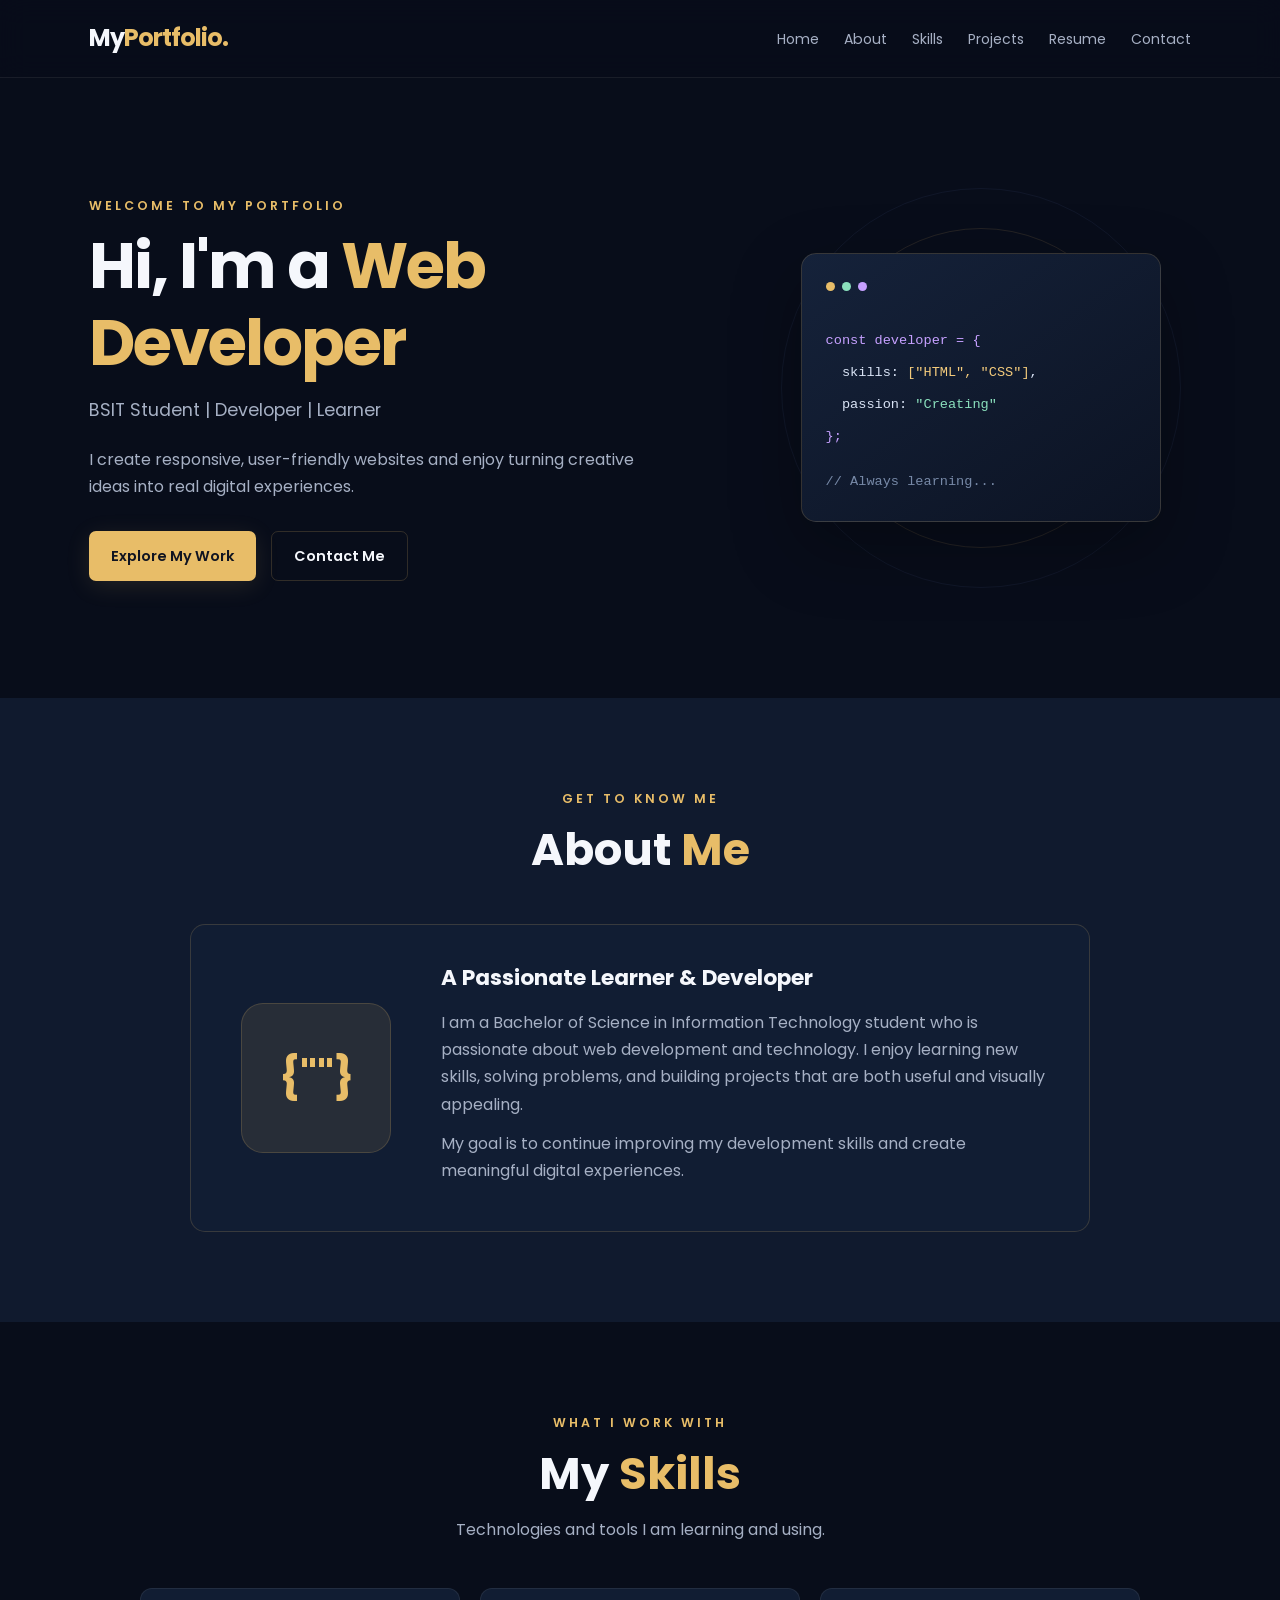
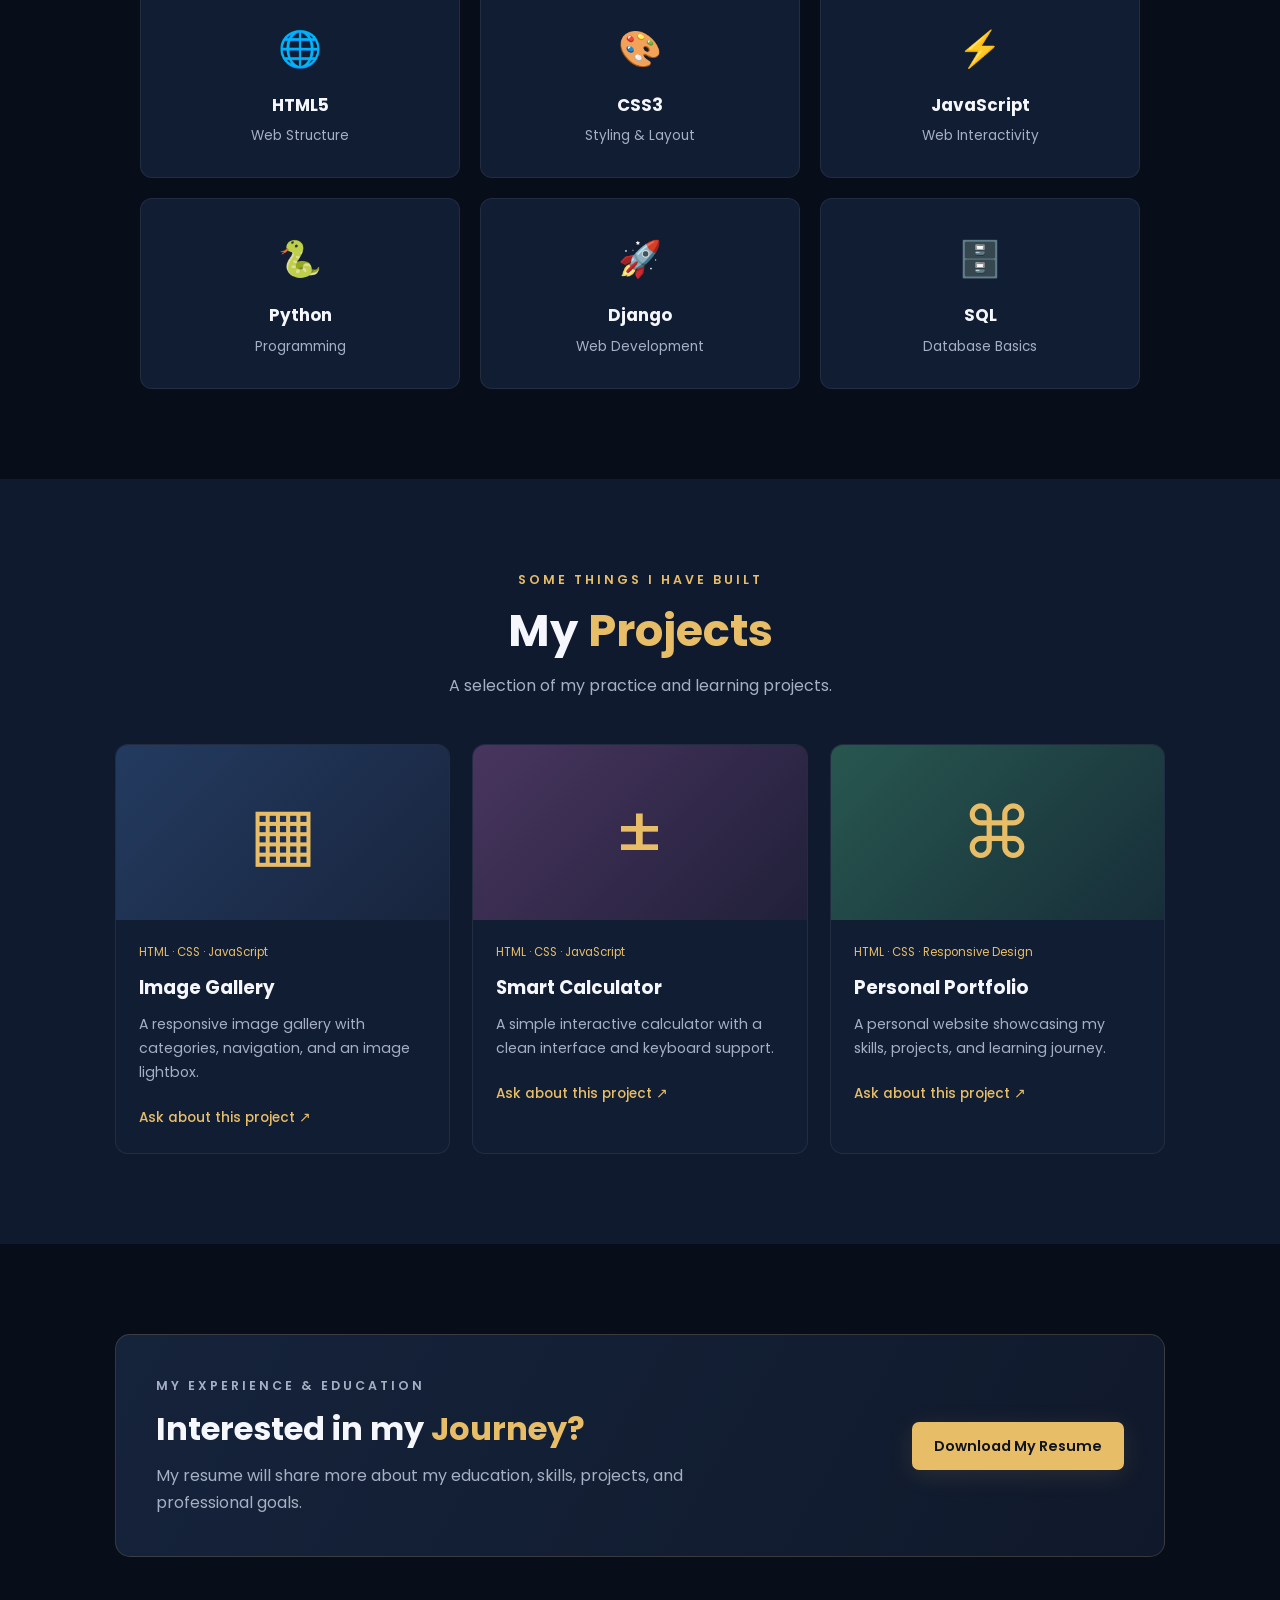
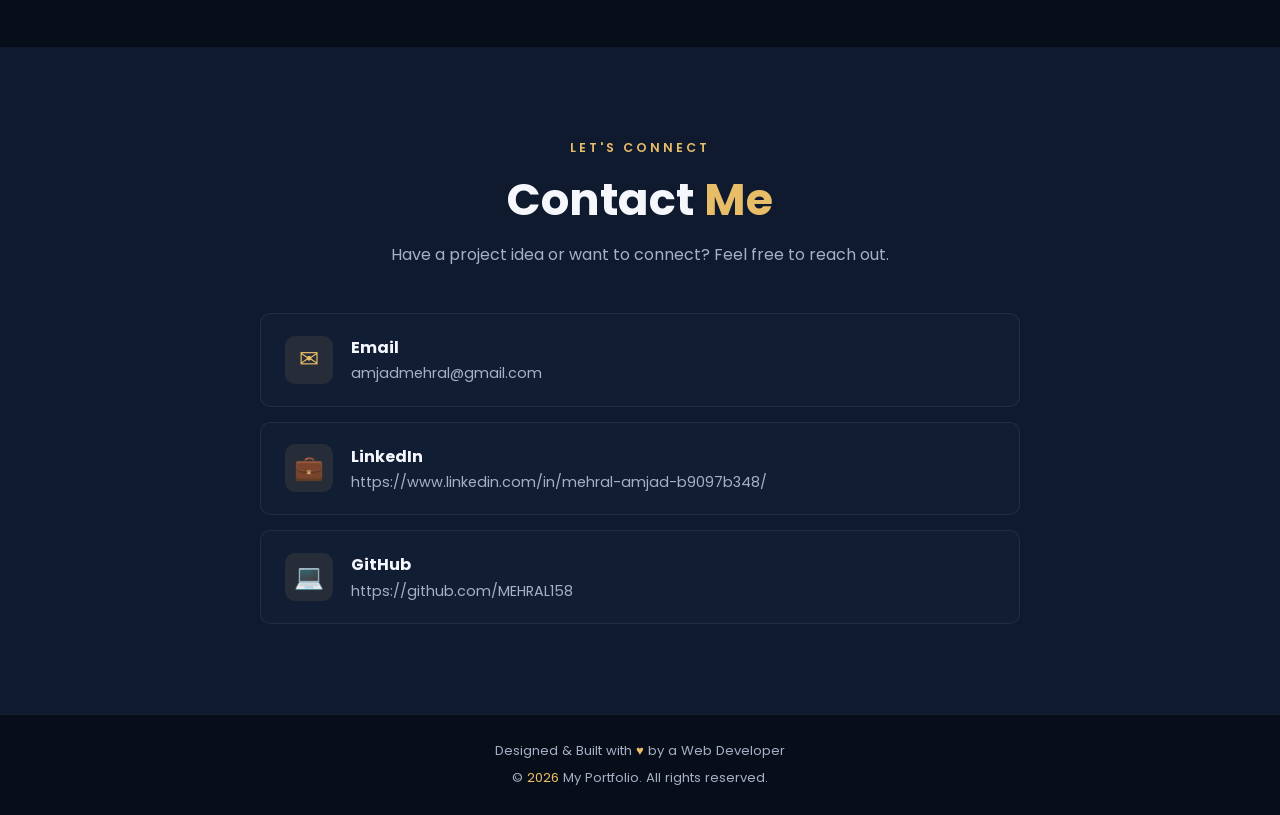
==== index.html @ b1f033a2 "Add files via upload Upload Portfolio website - CodeAlpha Task 3" ====
<!DOCTYPE html>
<html lang="en">
<head>
    <meta charset="UTF-8">
    <meta name="viewport" content="width=device-width, initial-scale=1.0">
    <title>My Portfolio | Web Developer</title>
    <link rel="stylesheet" href="style.css">
    <link rel="preconnect" href="https://fonts.googleapis.com">
    <link href="https://fonts.googleapis.com/css2?family=Poppins:wght@300;400;500;600;700&display=swap" rel="stylesheet">
</head>
<body>

    <header>
        <nav class="navbar">
            <a href="#home" class="logo">My<span>Portfolio.</span></a>

            <ul class="nav-links" id="navLinks">
                <li><a href="#home">Home</a></li>
                <li><a href="#about">About</a></li>
                <li><a href="#skills">Skills</a></li>
                <li><a href="#projects">Projects</a></li>
                <li><a href="#resume">Resume</a></li>
                <li><a href="#contact">Contact</a></li>
            </ul>

            <button class="menu-toggle" id="menuToggle" aria-label="Toggle navigation" aria-expanded="false">☰</button>
        </nav>
    </header>

    <main>
        <section class="hero" id="home">
            <div class="hero-content">
                <p class="eyebrow">WELCOME TO MY PORTFOLIO</p>
                <h1>Hi, I'm a <span>Web Developer</span></h1>
                <h2>BSIT Student | Developer | Learner</h2>
                <p class="hero-description">
                    I create responsive, user-friendly websites and enjoy
                    turning creative ideas into real digital experiences.
                </p>
                <div class="hero-buttons">
                    <a href="#projects" class="btn primary-btn">Explore My Work</a>
                    <a href="#contact" class="btn secondary-btn">Contact Me</a>
                </div>
            </div>

            <div class="hero-art" aria-hidden="true">
                <div class="orbit orbit-one"></div>
                <div class="orbit orbit-two"></div>
                <div class="code-card">
                    <span class="code-dot"></span>
                    <span class="code-dot"></span>
                    <span class="code-dot"></span>
                    <p class="code-purple">const developer = {</p>
                    <p>&nbsp;&nbsp;skills: <span class="code-gold">["HTML", "CSS"]</span>,</p>
                    <p>&nbsp;&nbsp;passion: <span class="code-green">"Creating"</span></p>
                    <p class="code-purple">};</p>
                    <p class="code-comment">// Always learning...</p>
                </div>
            </div>
        </section>

        <section class="section about-section" id="about">
            <div class="section-heading">
                <p class="eyebrow">GET TO KNOW ME</p>
                <h2>About <span>Me</span></h2>
            </div>
            <div class="about-content">
                <div class="about-icon">{"</>"}</div>
                <div>
                    <h3>A Passionate Learner & Developer</h3>
                    <p>
                        I am a Bachelor of Science in Information Technology
                        student who is passionate about web development and
                        technology. I enjoy learning new skills, solving
                        problems, and building projects that are both useful
                        and visually appealing.
                    </p>
                    <p>
                        My goal is to continue improving my development skills
                        and create meaningful digital experiences.
                    </p>
                </div>
            </div>
        </section>

        <section class="section skills-section" id="skills">
            <div class="section-heading">
                <p class="eyebrow">WHAT I WORK WITH</p>
                <h2>My <span>Skills</span></h2>
                <p>Technologies and tools I am learning and using.</p>
            </div>

            <div class="skills-grid">
                <div class="skill-card"><span>🌐</span><h3>HTML5</h3><p>Web Structure</p></div>
                <div class="skill-card"><span>🎨</span><h3>CSS3</h3><p>Styling & Layout</p></div>
                <div class="skill-card"><span>⚡</span><h3>JavaScript</h3><p>Web Interactivity</p></div>
                <div class="skill-card"><span>🐍</span><h3>Python</h3><p>Programming</p></div>
                <div class="skill-card"><span>🚀</span><h3>Django</h3><p>Web Development</p></div>
                <div class="skill-card"><span>🗄️</span><h3>SQL</h3><p>Database Basics</p></div>
            </div>
        </section>

        <section class="section projects-section" id="projects">
            <div class="section-heading">
                <p class="eyebrow">SOME THINGS I HAVE BUILT</p>
                <h2>My <span>Projects</span></h2>
                <p>A selection of my practice and learning projects.</p>
            </div>

            <div class="projects-grid">
                <article class="project-card">
                    <div class="project-visual gallery-visual">▦</div>
                    <div class="project-info">
                        <p class="project-type">HTML · CSS · JavaScript</p>
                        <h3>Image Gallery</h3>
                        <p>A responsive image gallery with categories, navigation, and an image lightbox.</p>
                        <a href="#contact" class="project-link">Ask about this project ↗</a>
                    </div>
                </article>

                <article class="project-card">
                    <div class="project-visual calculator-visual">±</div>
                    <div class="project-info">
                        <p class="project-type">HTML · CSS · JavaScript</p>
                        <h3>Smart Calculator</h3>
                        <p>A simple interactive calculator with a clean interface and keyboard support.</p>
                        <a href="#contact" class="project-link">Ask about this project ↗</a>
                    </div>
                </article>

                <article class="project-card">
                    <div class="project-visual web-visual">⌘</div>
                    <div class="project-info">
                        <p class="project-type">HTML · CSS · Responsive Design</p>
                        <h3>Personal Portfolio</h3>
                        <p>A personal website showcasing my skills, projects, and learning journey.</p>
                        <a href="#contact" class="project-link">Ask about this project ↗</a>
                    </div>
                </article>
            </div>
        </section>

        <section class="section resume-section" id="resume">
            <div class="resume-box">
                <div>
                    <p class="eyebrow">MY EXPERIENCE & EDUCATION</p>
                    <h2>Interested in my <span>Journey?</span></h2>
                    <p>
                        My resume will share more about my education, skills,
                        projects, and professional goals.
                    </p>
                
</div>
<a href="files/resume.pdf" class="btn primary-btn" download>
    Download My Resume
</a>
</div>

        </section>

        <section class="section contact-section" id="contact">
            <div class="section-heading">
                <p class="eyebrow">LET'S CONNECT</p>
                <h2>Contact <span>Me</span></h2>
                <p>Have a project idea or want to connect? Feel free to reach out.</p>
            </div>

            <div class="contact-card">
                <div class="contact-item">
                    <span>✉</span>
                    <div><h3>Email</h3><p>amjadmehral@gmail.com</p></div>
                </div>
                <div class="contact-item">
                    <span>💼</span>
                    <div><h3>LinkedIn</h3><p>https://www.linkedin.com/in/mehral-amjad-b9097b348/</p></div>
                </div>
                <div class="contact-item">
                    <span>💻</span>
                    <div><h3>GitHub</h3><p>https://github.com/MEHRAL158</p></div>
                </div>
            </div>
        </section>
    </main>

    <footer>
        <p>Designed & Built with <span>♥</span> by a Web Developer</p>
        <p>© <span id="year"></span> My Portfolio. All rights reserved.</p>
    </footer>

    <button id="backToTop" class="back-to-top" aria-label="Back to top">↑</button>

    <script src="script.js"></script>
</body>
</html>
---- style.css ----
/* ===== BASIC SETTINGS ===== */
:root {
    --bg: #080d1a;
    --bg-light: #101a2e;
    --card: #111d33;
    --gold: #e8bd68;
    --white: #f5f7fc;
    --muted: #a6b0c4;
    --border: rgba(232, 189, 104, 0.18);
}

* {
    margin: 0;
    padding: 0;
    box-sizing: border-box;
}

html {
    scroll-behavior: smooth;
    scroll-padding-top: 85px;
}

body {
    font-family: 'Poppins', sans-serif;
    background: var(--bg);
    color: var(--white);
    line-height: 1.7;
    overflow-x: hidden;
}

a {
    color: inherit;
    text-decoration: none;
}

button {
    font: inherit;
}

span {
    color: var(--gold);
}

section {
    scroll-margin-top: 75px;
}

/* ===== NAVIGATION ===== */
header {
    position: sticky;
    top: 0;
    z-index: 1000;
    background: rgba(8, 13, 26, 0.92);
    backdrop-filter: blur(14px);
    border-bottom: 1px solid rgba(255, 255, 255, 0.07);
}

.navbar {
    max-width: 1150px;
    margin: auto;
    padding: 18px 24px;
    display: flex;
    align-items: center;
    justify-content: space-between;
}

.logo {
    font-size: 1.5rem;
    font-weight: 700;
    letter-spacing: -1px;
}

.nav-links {
    display: flex;
    align-items: center;
    gap: 25px;
    list-style: none;
}

.nav-links a {
    font-size: 0.88rem;
    color: var(--muted);
    transition: color 0.3s ease;
}

.nav-links a:hover {
    color: var(--gold);
}

.menu-toggle {
    display: none;
    background: transparent;
    border: 1px solid var(--border);
    border-radius: 8px;
    padding: 5px 11px;
    color: var(--gold);
    cursor: pointer;
    font-size: 1.4rem;
}

/* ===== HERO SECTION ===== */
.hero {
    max-width: 1150px;
    min-height: 620px;
    margin: auto;
    padding: 100px 24px;
    display: grid;
    grid-template-columns: 1.2fr 0.8fr;
    align-items: center;
    gap: 50px;
}

.eyebrow {
    color: var(--gold);
    font-size: 0.78rem;
    font-weight: 600;
    letter-spacing: 3px;
    margin-bottom: 12px;
}

.hero h1 {
    font-size: clamp(2.5rem, 5vw, 4.2rem);
    line-height: 1.2;
    margin-bottom: 15px;
    letter-spacing: -2px;
}

.hero h2 {
    font-size: 1.1rem;
    font-weight: 400;
    color: var(--muted);
    margin-bottom: 20px;
}

.hero-description {
    max-width: 550px;
    color: var(--muted);
    margin-bottom: 30px;
}

.hero-buttons {
    display: flex;
    gap: 15px;
    flex-wrap: wrap;
}

.btn {
    display: inline-flex;
    justify-content: center;
    align-items: center;
    padding: 12px 22px;
    border-radius: 7px;
    font-size: 0.9rem;
    font-weight: 600;
    transition: transform 0.3s, background 0.3s, box-shadow 0.3s;
}

.btn:hover {
    transform: translateY(-4px);
}

.primary-btn {
    background: var(--gold);
    color: #101421;
    box-shadow: 0 5px 25px rgba(232, 189, 104, 0.12);
}

.primary-btn:hover {
    background: #f4d49a;
    box-shadow: 0 8px 30px rgba(232, 189, 104, 0.25);
}

.secondary-btn {
    border: 1px solid var(--border);
    color: var(--white);
}

.secondary-btn:hover {
    border-color: var(--gold);
    color: var(--gold);
}

/* ===== HERO CODE ILLUSTRATION ===== */
.hero-art {
    min-height: 310px;
    position: relative;
    display: grid;
    place-items: center;
}

.code-card {
    position: relative;
    z-index: 2;
    width: min(100%, 360px);
    padding: 28px 24px;
    border: 1px solid var(--border);
    border-radius: 15px;
    background: linear-gradient(145deg, #15223a, #0c1323);
    box-shadow: 0 25px 70px rgba(0, 0, 0, 0.3);
    animation: float 5s ease-in-out infinite;
}

.code-card p {
    font-family: Consolas, monospace;
    font-size: 0.85rem;
    margin-top: 9px;
    color: #d9e3f5;
}

.code-card .code-purple {
    color: #c6a0ff;
}

.code-card .code-gold {
    color: #f4cb7c;
}

.code-card .code-green {
    color: #8be0bd;
}

.code-card .code-comment {
    color: #7789a7;
    margin-top: 22px;
}

.code-dot {
    display: inline-block;
    height: 9px;
    width: 9px;
    margin: 0 3px 20px 0;
    border-radius: 50%;
    background: #e8bd68;
}

.code-dot:nth-child(2) {
    background: #8be0bd;
}

.code-dot:nth-child(3) {
    background: #c6a0ff;
}

.orbit {
    position: absolute;
    width: 320px;
    height: 320px;
    border: 1px solid rgba(232, 189, 104, 0.12);
    border-radius: 50%;
}

.orbit-two {
    width: 400px;
    height: 400px;
    border-color: rgba(115, 145, 210, 0.08);
}

@keyframes float {
    0%, 100% {
        transform: translateY(0);
    }
    50% {
        transform: translateY(-12px);
    }
}

/* ===== GENERAL SECTIONS ===== */
.section {
    padding: 90px 24px;
}

.section-heading {
    text-align: center;
    max-width: 680px;
    margin: 0 auto 45px;
}

.section-heading h2,
.resume-box h2 {
    font-size: clamp(2rem, 4vw, 2.8rem);
    line-height: 1.3;
    margin-bottom: 12px;
}

.section-heading > p:last-child,
.resume-box p {
    color: var(--muted);
}

.about-section,
.projects-section,
.contact-section {
    background: var(--bg-light);
}

/* ===== ABOUT ===== */
.about-content {
    max-width: 900px;
    margin: auto;
    display: grid;
    grid-template-columns: 180px 1fr;
    align-items: center;
    gap: 35px;
    padding: 35px;
    background: var(--card);
    border: 1px solid var(--border);
    border-radius: 15px;
}

.about-icon {
    display: grid;
    place-items: center;
    width: 150px;
    height: 150px;
    margin: auto;
    border-radius: 22px;
    background: rgba(232, 189, 104, 0.1);
    border: 1px solid var(--border);
    font-size: 2.6rem;
    font-weight: 700;
    color: var(--gold);
}

.about-content h3 {
    font-size: 1.35rem;
    margin-bottom: 12px;
}

.about-content p {
    color: var(--muted);
    margin-bottom: 12px;
}

/* ===== SKILLS ===== */
.skills-grid {
    max-width: 1000px;
    margin: auto;
    display: grid;
    grid-template-columns: repeat(3, 1fr);
    gap: 20px;
}

.skill-card {
    text-align: center;
    padding: 30px 15px;
    background: var(--card);
    border: 1px solid rgba(255, 255, 255, 0.07);
    border-radius: 12px;
    transition: transform 0.3s, border-color 0.3s,
                background 0.3s, box-shadow 0.3s;
}

.skill-card > span {
    display: block;
    font-size: 2.2rem;
    margin-bottom: 12px;
}

.skill-card h3 {
    font-size: 1.05rem;
    margin-bottom: 5px;
}

.skill-card p {
    font-size: 0.85rem;
    color: var(--muted);
}

.skill-card:hover {
    transform: translateY(-7px);
    border-color: var(--gold);
    background: #16233a;
    box-shadow: 0 12px 30px rgba(0, 0, 0, 0.18);
}

/* ===== PROJECTS ===== */
.projects-grid {
    max-width: 1050px;
    margin: auto;
    display: grid;
    grid-template-columns: repeat(3, 1fr);
    gap: 22px;
}

.project-card {
    overflow: hidden;
    background: var(--card);
    border: 1px solid rgba(255, 255, 255, 0.07);
    border-radius: 13px;
    transition: transform 0.3s, border-color 0.3s;
}

.project-card:hover {
    transform: translateY(-8px);
    border-color: var(--gold);
}

.project-visual {
    height: 175px;
    display: grid;
    place-items: center;
    font-size: 4.5rem;
    color: var(--gold);
}

.gallery-visual {
    background: linear-gradient(135deg, #233b60, #18243d);
}

.calculator-visual {
    background: linear-gradient(135deg, #49355f, #202039);
}

.web-visual {
    background: linear-gradient(135deg, #28574f, #172e39);
}

.project-info {
    padding: 23px;
}

.project-type {
    color: var(--gold);
    font-size: 0.72rem;
    margin-bottom: 9px;
}

.project-info h3 {
    font-size: 1.15rem;
    margin-bottom: 10px;
}

.project-info > p:not(.project-type) {
    color: var(--muted);
    font-size: 0.88rem;
    margin-bottom: 18px;
}

.project-link {
    font-size: 0.85rem;
    font-weight: 500;
    color: var(--gold);
}

.project-link:hover {
    text-decoration: underline;
}

/* ===== RESUME ===== */
.resume-box {
    max-width: 1050px;
    margin: auto;
    padding: 40px;
    display: flex;
    align-items: center;
    justify-content: space-between;
    gap: 30px;
    background: linear-gradient(120deg, #15233b, #10192b);
    border: 1px solid var(--border);
    border-radius: 15px;
}

.resume-box > div {
    max-width: 600px;
}

.resume-box h2 {
    font-size: 2rem;
}

.resume-box p:not(.eyebrow) {
    margin-top: 10px;
}

/* ===== CONTACT ===== */
.contact-card {
    max-width: 760px;
    margin: auto;
    display: grid;
    gap: 15px;
}

.contact-item {
    display: flex;
    align-items: center;
    gap: 18px;
    padding: 20px 24px;
    background: var(--card);
    border: 1px solid rgba(255, 255, 255, 0.07);
    border-radius: 10px;
    transition: border-color 0.3s, transform 0.3s;
}

.contact-item:hover {
    border-color: var(--gold);
    transform: translateX(5px);
}

.contact-item > span {
    display: grid;
    place-items: center;
    min-width: 48px;
    height: 48px;
    border-radius: 10px;
    background: rgba(232, 189, 104, 0.1);
    font-size: 1.5rem;
}

.contact-item h3 {
    font-size: 1rem;
}

.contact-item p {
    color: var(--muted);
    font-size: 0.9rem;
    overflow-wrap: anywhere;
}

/* ===== FOOTER ===== */
footer {
    padding: 25px 20px;
    text-align: center;
    color: var(--muted);
    font-size: 0.82rem;
    border-top: 1px solid rgba(255, 255, 255, 0.07);
}

footer p + p {
    margin-top: 5px;
}

/* ===== BACK TO TOP ===== */
.back-to-top {
    position: fixed;
    bottom: 25px;
    right: 25px;
    width: 45px;
    height: 45px;
    border: 1px solid var(--border);
    border-radius: 10px;
    background: var(--gold);
    color: #101421;
    font-size: 1.5rem;
    cursor: pointer;
    opacity: 0;
    visibility: hidden;
    transform: translateY(10px);
    transition: 0.3s;
    z-index: 900;
}

.back-to-top.visible {
    opacity: 1;
    visibility: visible;
    transform: translateY(0);
}

.back-to-top:hover {
    background: #f4d49a;
}

/* ===== RESPONSIVE DESIGN ===== */
@media (max-width: 900px) {
    .nav-links {
        gap: 14px;
    }

    .nav-links a {
        font-size: 0.8rem;
    }

    .hero {
        gap: 20px;
    }

    .projects-grid {
        grid-template-columns: repeat(2, 1fr);
    }

    .projects-grid .project-card:last-child {
        grid-column: 1 / -1;
    }
}

@media (max-width: 700px) {
    .navbar {
        padding: 15px 20px;
    }

    .menu-toggle {
        display: block;
    }

    .nav-links {
        position: absolute;
        top: 100%;
        left: 0;
        right: 0;
        display: none;
        flex-direction: column;
        align-items: stretch;
        gap: 0;
        padding: 10px 20px 20px;
        background: #0c1323;
        border-bottom: 1px solid var(--border);
    }

    .nav-links.open {
        display: flex;
    }

    .nav-links a {
        display: block;
        padding: 11px 5px;
        font-size: 0.95rem;
    }

    .hero {
        grid-template-columns: 1fr;
        text-align: center;
        padding-top: 75px;
        padding-bottom: 65px;
    }

    .hero-description {
        margin-left: auto;
        margin-right: auto;
    }

    .hero-buttons {
        justify-content: center;
    }

    .hero-art {
        min-height: 300px;
    }

    .orbit-two {
        width: 320px;
        height: 320px;
    }

    .about-content {
        grid-template-columns: 1fr;
        text-align: center;
        padding: 25px;
    }

    .skills-grid {
        grid-template-columns: repeat(2, 1fr);
    }

    .resume-box {
        flex-direction: column;
        align-items: flex-start;
        padding: 28px;
    }
}

@media (max-width: 480px) {
    .section {
        padding: 65px 18px;
    }

    .hero {
        padding-left: 18px;
        padding-right: 18px;
    }

    .hero h1 {
        font-size: 2.5rem;
    }

    .code-card {
        padding: 22px 16px;
    }

    .code-card p {
        font-size: 0.73rem;
    }

    .skills-grid,
    .projects-grid {
        grid-template-columns: 1fr;
    }

    .projects-grid .project-card:last-child {
        grid-column: auto;
    }

    .contact-item {
        padding: 16px;
    }

    .resume-box h2 {
        font-size: 1.7rem;
    }

    .orbit {
        width: 270px;
        height: 270px;
    }
}

/* ===== ACCESSIBILITY ===== */
@media (prefers-reduced-motion: reduce) {
    *,
    *::before,
    *::after {
        scroll-behavior: auto !important;
        animation-duration: 0.01ms !important;
        transition-duration: 0.01ms !important;
    }
}
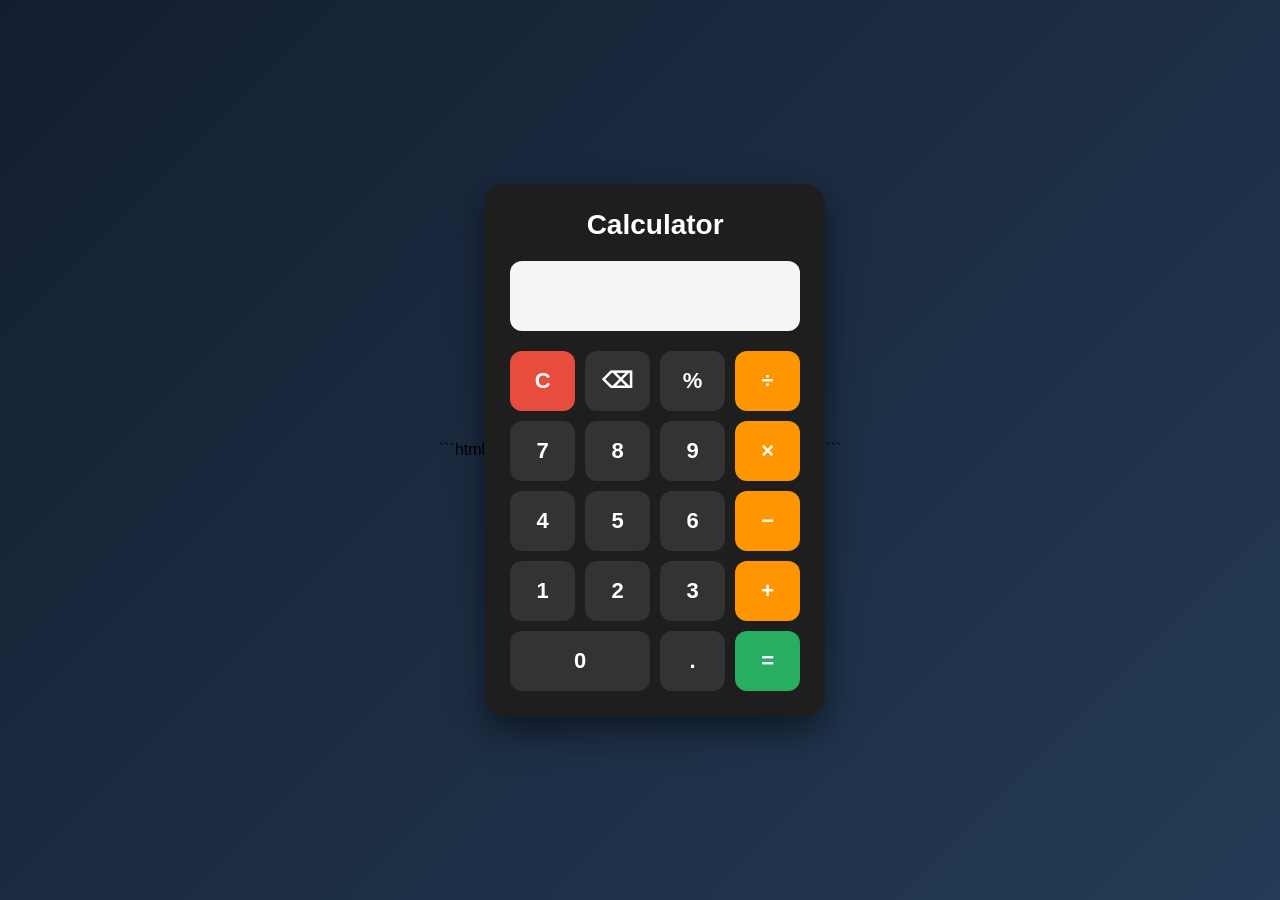
==== commit 1341d2b5: "Add files via upload" ====
--- a/index.html
+++ b/index.html
@@ -1,194 +1,47 @@
+```html
 <!DOCTYPE html>
 <html lang="en">
 <head>
     <meta charset="UTF-8">
     <meta name="viewport" content="width=device-width, initial-scale=1.0">
-    <title>My Portfolio | Web Developer</title>
+    <title>Calculator</title>
     <link rel="stylesheet" href="style.css">
-    <link rel="preconnect" href="https://fonts.googleapis.com">
-    <link href="https://fonts.googleapis.com/css2?family=Poppins:wght@300;400;500;600;700&display=swap" rel="stylesheet">
 </head>
 <body>
 
-    <header>
-        <nav class="navbar">
-            <a href="#home" class="logo">My<span>Portfolio.</span></a>
+    <div class="calculator">
+        <h1>Calculator</h1>
 
-            <ul class="nav-links" id="navLinks">
-                <li><a href="#home">Home</a></li>
-                <li><a href="#about">About</a></li>
-                <li><a href="#skills">Skills</a></li>
-                <li><a href="#projects">Projects</a></li>
-                <li><a href="#resume">Resume</a></li>
-                <li><a href="#contact">Contact</a></li>
-            </ul>
+        <input type="text" id="display" readonly>
 
-            <button class="menu-toggle" id="menuToggle" aria-label="Toggle navigation" aria-expanded="false">☰</button>
-        </nav>
-    </header>
+        <div class="buttons">
+            <button class="clear" onclick="clearDisplay()">C</button>
+            <button onclick="deleteLast()">⌫</button>
+            <button onclick="appendValue('%')">%</button>
+            <button class="operator" onclick="appendValue('/')">÷</button>
 
-    <main>
-        <section class="hero" id="home">
-            <div class="hero-content">
-                <p class="eyebrow">WELCOME TO MY PORTFOLIO</p>
-                <h1>Hi, I'm a <span>Web Developer</span></h1>
-                <h2>BSIT Student | Developer | Learner</h2>
-                <p class="hero-description">
-                    I create responsive, user-friendly websites and enjoy
-                    turning creative ideas into real digital experiences.
-                </p>
-                <div class="hero-buttons">
-                    <a href="#projects" class="btn primary-btn">Explore My Work</a>
-                    <a href="#contact" class="btn secondary-btn">Contact Me</a>
-                </div>
-            </div>
+            <button onclick="appendValue('7')">7</button>
+            <button onclick="appendValue('8')">8</button>
+            <button onclick="appendValue('9')">9</button>
+            <button class="operator" onclick="appendValue('*')">×</button>
 
-            <div class="hero-art" aria-hidden="true">
-                <div class="orbit orbit-one"></div>
-                <div class="orbit orbit-two"></div>
-                <div class="code-card">
-                    <span class="code-dot"></span>
-                    <span class="code-dot"></span>
-                    <span class="code-dot"></span>
-                    <p class="code-purple">const developer = {</p>
-                    <p>&nbsp;&nbsp;skills: <span class="code-gold">["HTML", "CSS"]</span>,</p>
-                    <p>&nbsp;&nbsp;passion: <span class="code-green">"Creating"</span></p>
-                    <p class="code-purple">};</p>
-                    <p class="code-comment">// Always learning...</p>
-                </div>
-            </div>
-        </section>
+            <button onclick="appendValue('4')">4</button>
+            <button onclick="appendValue('5')">5</button>
+            <button onclick="appendValue('6')">6</button>
+            <button class="operator" onclick="appendValue('-')">−</button>
 
-        <section class="section about-section" id="about">
-            <div class="section-heading">
-                <p class="eyebrow">GET TO KNOW ME</p>
-                <h2>About <span>Me</span></h2>
-            </div>
-            <div class="about-content">
-                <div class="about-icon">{"</>"}</div>
-                <div>
-                    <h3>A Passionate Learner & Developer</h3>
-                    <p>
-                        I am a Bachelor of Science in Information Technology
-                        student who is passionate about web development and
-                        technology. I enjoy learning new skills, solving
-                        problems, and building projects that are both useful
-                        and visually appealing.
-                    </p>
-                    <p>
-                        My goal is to continue improving my development skills
-                        and create meaningful digital experiences.
-                    </p>
-                </div>
-            </div>
-        </section>
+            <button onclick="appendValue('1')">1</button>
+            <button onclick="appendValue('2')">2</button>
+            <button onclick="appendValue('3')">3</button>
+            <button class="operator" onclick="appendValue('+')">+</button>
 
-        <section class="section skills-section" id="skills">
-            <div class="section-heading">
-                <p class="eyebrow">WHAT I WORK WITH</p>
-                <h2>My <span>Skills</span></h2>
-                <p>Technologies and tools I am learning and using.</p>
-            </div>
-
-            <div class="skills-grid">
-                <div class="skill-card"><span>🌐</span><h3>HTML5</h3><p>Web Structure</p></div>
-                <div class="skill-card"><span>🎨</span><h3>CSS3</h3><p>Styling & Layout</p></div>
-                <div class="skill-card"><span>⚡</span><h3>JavaScript</h3><p>Web Interactivity</p></div>
-                <div class="skill-card"><span>🐍</span><h3>Python</h3><p>Programming</p></div>
-                <div class="skill-card"><span>🚀</span><h3>Django</h3><p>Web Development</p></div>
-                <div class="skill-card"><span>🗄️</span><h3>SQL</h3><p>Database Basics</p></div>
-            </div>
-        </section>
-
-        <section class="section projects-section" id="projects">
-            <div class="section-heading">
-                <p class="eyebrow">SOME THINGS I HAVE BUILT</p>
-                <h2>My <span>Projects</span></h2>
-                <p>A selection of my practice and learning projects.</p>
-            </div>
-
-            <div class="projects-grid">
-                <article class="project-card">
-                    <div class="project-visual gallery-visual">▦</div>
-                    <div class="project-info">
-                        <p class="project-type">HTML · CSS · JavaScript</p>
-                        <h3>Image Gallery</h3>
-                        <p>A responsive image gallery with categories, navigation, and an image lightbox.</p>
-                        <a href="#contact" class="project-link">Ask about this project ↗</a>
-                    </div>
-                </article>
-
-                <article class="project-card">
-                    <div class="project-visual calculator-visual">±</div>
-                    <div class="project-info">
-                        <p class="project-type">HTML · CSS · JavaScript</p>
-                        <h3>Smart Calculator</h3>
-                        <p>A simple interactive calculator with a clean interface and keyboard support.</p>
-                        <a href="#contact" class="project-link">Ask about this project ↗</a>
-                    </div>
-                </article>
-
-                <article class="project-card">
-                    <div class="project-visual web-visual">⌘</div>
-                    <div class="project-info">
-                        <p class="project-type">HTML · CSS · Responsive Design</p>
-                        <h3>Personal Portfolio</h3>
-                        <p>A personal website showcasing my skills, projects, and learning journey.</p>
-                        <a href="#contact" class="project-link">Ask about this project ↗</a>
-                    </div>
-                </article>
-            </div>
-        </section>
-
-        <section class="section resume-section" id="resume">
-            <div class="resume-box">
-                <div>
-                    <p class="eyebrow">MY EXPERIENCE & EDUCATION</p>
-                    <h2>Interested in my <span>Journey?</span></h2>
-                    <p>
-                        My resume will share more about my education, skills,
-                        projects, and professional goals.
-                    </p>
-                
-</div>
-<a href="files/resume.pdf" class="btn primary-btn" download>
-    Download My Resume
-</a>
-</div>
-
-        </section>
-
-        <section class="section contact-section" id="contact">
-            <div class="section-heading">
-                <p class="eyebrow">LET'S CONNECT</p>
-                <h2>Contact <span>Me</span></h2>
-                <p>Have a project idea or want to connect? Feel free to reach out.</p>
-            </div>
-
-            <div class="contact-card">
-                <div class="contact-item">
-                    <span>✉</span>
-                    <div><h3>Email</h3><p>amjadmehral@gmail.com</p></div>
-                </div>
-                <div class="contact-item">
-                    <span>💼</span>
-                    <div><h3>LinkedIn</h3><p>https://www.linkedin.com/in/mehral-amjad-b9097b348/</p></div>
-                </div>
-                <div class="contact-item">
-                    <span>💻</span>
-                    <div><h3>GitHub</h3><p>https://github.com/MEHRAL158</p></div>
-                </div>
-            </div>
-        </section>
-    </main>
-
-    <footer>
-        <p>Designed & Built with <span>♥</span> by a Web Developer</p>
-        <p>© <span id="year"></span> My Portfolio. All rights reserved.</p>
-    </footer>
-
-    <button id="backToTop" class="back-to-top" aria-label="Back to top">↑</button>
+            <button class="zero" onclick="appendValue('0')">0</button>
+            <button onclick="appendValue('.')">.</button>
+            <button class="equals" onclick="calculate()">=</button>
+        </div>
+    </div>
 
     <script src="script.js"></script>
 </body>
-</html>+</html>
+```
--- a/style.css
+++ b/style.css
@@ -1,14 +1,3 @@
-
-/* ===== BASIC SETTINGS ===== */
-:root {
-    --bg: #080d1a;
-    --bg-light: #101a2e;
-    --card: #111d33;
-    --gold: #e8bd68;
-    --white: #f5f7fc;
-    --muted: #a6b0c4;
-    --border: rgba(232, 189, 104, 0.18);
-}
 
 * {
     margin: 0;
@@ -16,700 +5,106 @@
     box-sizing: border-box;
 }
 
-html {
-    scroll-behavior: smooth;
-    scroll-padding-top: 85px;
+body {
+    font-family: Arial, sans-serif;
+    min-height: 100vh;
+    display: flex;
+    justify-content: center;
+    align-items: center;
+    background: linear-gradient(135deg, #141e30, #243b55);
 }
 
-body {
-    font-family: 'Poppins', sans-serif;
-    background: var(--bg);
-    color: var(--white);
-    line-height: 1.7;
-    overflow-x: hidden;
+.calculator {
+    width: 340px;
+    padding: 25px;
+    border-radius: 20px;
+    background: #1e1e1e;
+    box-shadow: 0 15px 35px rgba(0, 0, 0, 0.5);
 }
 
-a {
-    color: inherit;
-    text-decoration: none;
+h1 {
+    text-align: center;
+    color: white;
+    margin-bottom: 20px;
+    font-size: 28px;
+}
+
+#display {
+    width: 100%;
+    height: 70px;
+    margin-bottom: 20px;
+    padding: 10px 15px;
+    border: none;
+    border-radius: 12px;
+    background: #f5f5f5;
+    color: #222;
+    font-size: 30px;
+    text-align: right;
+    outline: none;
+}
+
+.buttons {
+    display: grid;
+    grid-template-columns: repeat(4, 1fr);
+    gap: 10px;
 }
 
 button {
-    font: inherit;
+    height: 60px;
+    border: none;
+    border-radius: 12px;
+    font-size: 22px;
+    font-weight: bold;
+    cursor: pointer;
+    background: #333;
+    color: white;
+    transition: 0.2s;
 }
 
-span {
-    color: var(--gold);
+button:hover {
+    transform: scale(1.05);
+    background: #444;
 }
 
-section {
-    scroll-margin-top: 75px;
+button:active {
+    transform: scale(0.95);
 }
 
-/* ===== NAVIGATION ===== */
-header {
-    position: sticky;
-    top: 0;
-    z-index: 1000;
-    background: rgba(8, 13, 26, 0.92);
-    backdrop-filter: blur(14px);
-    border-bottom: 1px solid rgba(255, 255, 255, 0.07);
+.operator {
+    background: #ff9500;
 }
 
-.navbar {
-    max-width: 1150px;
-    margin: auto;
-    padding: 18px 24px;
-    display: flex;
-    align-items: center;
-    justify-content: space-between;
+.operator:hover {
+    background: #e68900;
 }
 
-.logo {
-    font-size: 1.5rem;
-    font-weight: 700;
-    letter-spacing: -1px;
+.clear {
+    background: #e74c3c;
 }
 
-.nav-links {
-    display: flex;
-    align-items: center;
-    gap: 25px;
-    list-style: none;
+.clear:hover {
+    background: #c0392b;
 }
 
-.nav-links a {
-    font-size: 0.88rem;
-    color: var(--muted);
-    transition: color 0.3s ease;
+.equals {
+    background: #27ae60;
 }
 
-.nav-links a:hover {
-    color: var(--gold);
+.equals:hover {
+    background: #219150;
 }
 
-.menu-toggle {
-    display: none;
-    background: transparent;
-    border: 1px solid var(--border);
-    border-radius: 8px;
-    padding: 5px 11px;
-    color: var(--gold);
-    cursor: pointer;
-    font-size: 1.4rem;
+.zero {
+    grid-column: span 2;
 }
 
-/* ===== HERO SECTION ===== */
-.hero {
-    max-width: 1150px;
-    min-height: 620px;
-    margin: auto;
-    padding: 100px 24px;
-    display: grid;
-    grid-template-columns: 1.2fr 0.8fr;
-    align-items: center;
-    gap: 50px;
-}
+@media (max-width: 400px) {
+    .calculator {
+        width: 90%;
+        padding: 20px;
+    }
 
-.eyebrow {
-    color: var(--gold);
-    font-size: 0.78rem;
-    font-weight: 600;
-    letter-spacing: 3px;
-    margin-bottom: 12px;
-}
-
-.hero h1 {
-    font-size: clamp(2.5rem, 5vw, 4.2rem);
-    line-height: 1.2;
-    margin-bottom: 15px;
-    letter-spacing: -2px;
-}
-
-.hero h2 {
-    font-size: 1.1rem;
-    font-weight: 400;
-    color: var(--muted);
-    margin-bottom: 20px;
-}
-
-.hero-description {
-    max-width: 550px;
-    color: var(--muted);
-    margin-bottom: 30px;
-}
-
-.hero-buttons {
-    display: flex;
-    gap: 15px;
-    flex-wrap: wrap;
-}
-
-.btn {
-    display: inline-flex;
-    justify-content: center;
-    align-items: center;
-    padding: 12px 22px;
-    border-radius: 7px;
-    font-size: 0.9rem;
-    font-weight: 600;
-    transition: transform 0.3s, background 0.3s, box-shadow 0.3s;
-}
-
-.btn:hover {
-    transform: translateY(-4px);
-}
-
-.primary-btn {
-    background: var(--gold);
-    color: #101421;
-    box-shadow: 0 5px 25px rgba(232, 189, 104, 0.12);
-}
-
-.primary-btn:hover {
-    background: #f4d49a;
-    box-shadow: 0 8px 30px rgba(232, 189, 104, 0.25);
-}
-
-.secondary-btn {
-    border: 1px solid var(--border);
-    color: var(--white);
-}
-
-.secondary-btn:hover {
-    border-color: var(--gold);
-    color: var(--gold);
-}
-
-/* ===== HERO CODE ILLUSTRATION ===== */
-.hero-art {
-    min-height: 310px;
-    position: relative;
-    display: grid;
-    place-items: center;
-}
-
-.code-card {
-    position: relative;
-    z-index: 2;
-    width: min(100%, 360px);
-    padding: 28px 24px;
-    border: 1px solid var(--border);
-    border-radius: 15px;
-    background: linear-gradient(145deg, #15223a, #0c1323);
-    box-shadow: 0 25px 70px rgba(0, 0, 0, 0.3);
-    animation: float 5s ease-in-out infinite;
-}
-
-.code-card p {
-    font-family: Consolas, monospace;
-    font-size: 0.85rem;
-    margin-top: 9px;
-    color: #d9e3f5;
-}
-
-.code-card .code-purple {
-    color: #c6a0ff;
-}
-
-.code-card .code-gold {
-    color: #f4cb7c;
-}
-
-.code-card .code-green {
-    color: #8be0bd;
-}
-
-.code-card .code-comment {
-    color: #7789a7;
-    margin-top: 22px;
-}
-
-.code-dot {
-    display: inline-block;
-    height: 9px;
-    width: 9px;
-    margin: 0 3px 20px 0;
-    border-radius: 50%;
-    background: #e8bd68;
-}
-
-.code-dot:nth-child(2) {
-    background: #8be0bd;
-}
-
-.code-dot:nth-child(3) {
-    background: #c6a0ff;
-}
-
-.orbit {
-    position: absolute;
-    width: 320px;
-    height: 320px;
-    border: 1px solid rgba(232, 189, 104, 0.12);
-    border-radius: 50%;
-}
-
-.orbit-two {
-    width: 400px;
-    height: 400px;
-    border-color: rgba(115, 145, 210, 0.08);
-}
-
-@keyframes float {
-    0%, 100% {
-        transform: translateY(0);
-    }
-    50% {
-        transform: translateY(-12px);
+    button {
+        height: 55px;
     }
 }
-
-/* ===== GENERAL SECTIONS ===== */
-.section {
-    padding: 90px 24px;
-}
-
-.section-heading {
-    text-align: center;
-    max-width: 680px;
-    margin: 0 auto 45px;
-}
-
-.section-heading h2,
-.resume-box h2 {
-    font-size: clamp(2rem, 4vw, 2.8rem);
-    line-height: 1.3;
-    margin-bottom: 12px;
-}
-
-.section-heading > p:last-child,
-.resume-box p {
-    color: var(--muted);
-}
-
-.about-section,
-.projects-section,
-.contact-section {
-    background: var(--bg-light);
-}
-
-/* ===== ABOUT ===== */
-.about-content {
-    max-width: 900px;
-    margin: auto;
-    display: grid;
-    grid-template-columns: 180px 1fr;
-    align-items: center;
-    gap: 35px;
-    padding: 35px;
-    background: var(--card);
-    border: 1px solid var(--border);
-    border-radius: 15px;
-}
-
-.about-icon {
-    display: grid;
-    place-items: center;
-    width: 150px;
-    height: 150px;
-    margin: auto;
-    border-radius: 22px;
-    background: rgba(232, 189, 104, 0.1);
-    border: 1px solid var(--border);
-    font-size: 2.6rem;
-    font-weight: 700;
-    color: var(--gold);
-}
-
-.about-content h3 {
-    font-size: 1.35rem;
-    margin-bottom: 12px;
-}
-
-.about-content p {
-    color: var(--muted);
-    margin-bottom: 12px;
-}
-
-/* ===== SKILLS ===== */
-.skills-grid {
-    max-width: 1000px;
-    margin: auto;
-    display: grid;
-    grid-template-columns: repeat(3, 1fr);
-    gap: 20px;
-}
-
-.skill-card {
-    text-align: center;
-    padding: 30px 15px;
-    background: var(--card);
-    border: 1px solid rgba(255, 255, 255, 0.07);
-    border-radius: 12px;
-    transition: transform 0.3s, border-color 0.3s,
-                background 0.3s, box-shadow 0.3s;
-}
-
-.skill-card > span {
-    display: block;
-    font-size: 2.2rem;
-    margin-bottom: 12px;
-}
-
-.skill-card h3 {
-    font-size: 1.05rem;
-    margin-bottom: 5px;
-}
-
-.skill-card p {
-    font-size: 0.85rem;
-    color: var(--muted);
-}
-
-.skill-card:hover {
-    transform: translateY(-7px);
-    border-color: var(--gold);
-    background: #16233a;
-    box-shadow: 0 12px 30px rgba(0, 0, 0, 0.18);
-}
-
-/* ===== PROJECTS ===== */
-.projects-grid {
-    max-width: 1050px;
-    margin: auto;
-    display: grid;
-    grid-template-columns: repeat(3, 1fr);
-    gap: 22px;
-}
-
-.project-card {
-    overflow: hidden;
-    background: var(--card);
-    border: 1px solid rgba(255, 255, 255, 0.07);
-    border-radius: 13px;
-    transition: transform 0.3s, border-color 0.3s;
-}
-
-.project-card:hover {
-    transform: translateY(-8px);
-    border-color: var(--gold);
-}
-
-.project-visual {
-    height: 175px;
-    display: grid;
-    place-items: center;
-    font-size: 4.5rem;
-    color: var(--gold);
-}
-
-.gallery-visual {
-    background: linear-gradient(135deg, #233b60, #18243d);
-}
-
-.calculator-visual {
-    background: linear-gradient(135deg, #49355f, #202039);
-}
-
-.web-visual {
-    background: linear-gradient(135deg, #28574f, #172e39);
-}
-
-.project-info {
-    padding: 23px;
-}
-
-.project-type {
-    color: var(--gold);
-    font-size: 0.72rem;
-    margin-bottom: 9px;
-}
-
-.project-info h3 {
-    font-size: 1.15rem;
-    margin-bottom: 10px;
-}
-
-.project-info > p:not(.project-type) {
-    color: var(--muted);
-    font-size: 0.88rem;
-    margin-bottom: 18px;
-}
-
-.project-link {
-    font-size: 0.85rem;
-    font-weight: 500;
-    color: var(--gold);
-}
-
-.project-link:hover {
-    text-decoration: underline;
-}
-
-/* ===== RESUME ===== */
-.resume-box {
-    max-width: 1050px;
-    margin: auto;
-    padding: 40px;
-    display: flex;
-    align-items: center;
-    justify-content: space-between;
-    gap: 30px;
-    background: linear-gradient(120deg, #15233b, #10192b);
-    border: 1px solid var(--border);
-    border-radius: 15px;
-}
-
-.resume-box > div {
-    max-width: 600px;
-}
-
-.resume-box h2 {
-    font-size: 2rem;
-}
-
-.resume-box p:not(.eyebrow) {
-    margin-top: 10px;
-}
-
-/* ===== CONTACT ===== */
-.contact-card {
-    max-width: 760px;
-    margin: auto;
-    display: grid;
-    gap: 15px;
-}
-
-.contact-item {
-    display: flex;
-    align-items: center;
-    gap: 18px;
-    padding: 20px 24px;
-    background: var(--card);
-    border: 1px solid rgba(255, 255, 255, 0.07);
-    border-radius: 10px;
-    transition: border-color 0.3s, transform 0.3s;
-}
-
-.contact-item:hover {
-    border-color: var(--gold);
-    transform: translateX(5px);
-}
-
-.contact-item > span {
-    display: grid;
-    place-items: center;
-    min-width: 48px;
-    height: 48px;
-    border-radius: 10px;
-    background: rgba(232, 189, 104, 0.1);
-    font-size: 1.5rem;
-}
-
-.contact-item h3 {
-    font-size: 1rem;
-}
-
-.contact-item p {
-    color: var(--muted);
-    font-size: 0.9rem;
-    overflow-wrap: anywhere;
-}
-
-/* ===== FOOTER ===== */
-footer {
-    padding: 25px 20px;
-    text-align: center;
-    color: var(--muted);
-    font-size: 0.82rem;
-    border-top: 1px solid rgba(255, 255, 255, 0.07);
-}
-
-footer p + p {
-    margin-top: 5px;
-}
-
-/* ===== BACK TO TOP ===== */
-.back-to-top {
-    position: fixed;
-    bottom: 25px;
-    right: 25px;
-    width: 45px;
-    height: 45px;
-    border: 1px solid var(--border);
-    border-radius: 10px;
-    background: var(--gold);
-    color: #101421;
-    font-size: 1.5rem;
-    cursor: pointer;
-    opacity: 0;
-    visibility: hidden;
-    transform: translateY(10px);
-    transition: 0.3s;
-    z-index: 900;
-}
-
-.back-to-top.visible {
-    opacity: 1;
-    visibility: visible;
-    transform: translateY(0);
-}
-
-.back-to-top:hover {
-    background: #f4d49a;
-}
-
-/* ===== RESPONSIVE DESIGN ===== */
-@media (max-width: 900px) {
-    .nav-links {
-        gap: 14px;
-    }
-
-    .nav-links a {
-        font-size: 0.8rem;
-    }
-
-    .hero {
-        gap: 20px;
-    }
-
-    .projects-grid {
-        grid-template-columns: repeat(2, 1fr);
-    }
-
-    .projects-grid .project-card:last-child {
-        grid-column: 1 / -1;
-    }
-}
-
-@media (max-width: 700px) {
-    .navbar {
-        padding: 15px 20px;
-    }
-
-    .menu-toggle {
-        display: block;
-    }
-
-    .nav-links {
-        position: absolute;
-        top: 100%;
-        left: 0;
-        right: 0;
-        display: none;
-        flex-direction: column;
-        align-items: stretch;
-        gap: 0;
-        padding: 10px 20px 20px;
-        background: #0c1323;
-        border-bottom: 1px solid var(--border);
-    }
-
-    .nav-links.open {
-        display: flex;
-    }
-
-    .nav-links a {
-        display: block;
-        padding: 11px 5px;
-        font-size: 0.95rem;
-    }
-
-    .hero {
-        grid-template-columns: 1fr;
-        text-align: center;
-        padding-top: 75px;
-        padding-bottom: 65px;
-    }
-
-    .hero-description {
-        margin-left: auto;
-        margin-right: auto;
-    }
-
-    .hero-buttons {
-        justify-content: center;
-    }
-
-    .hero-art {
-        min-height: 300px;
-    }
-
-    .orbit-two {
-        width: 320px;
-        height: 320px;
-    }
-
-    .about-content {
-        grid-template-columns: 1fr;
-        text-align: center;
-        padding: 25px;
-    }
-
-    .skills-grid {
-        grid-template-columns: repeat(2, 1fr);
-    }
-
-    .resume-box {
-        flex-direction: column;
-        align-items: flex-start;
-        padding: 28px;
-    }
-}
-
-@media (max-width: 480px) {
-    .section {
-        padding: 65px 18px;
-    }
-
-    .hero {
-        padding-left: 18px;
-        padding-right: 18px;
-    }
-
-    .hero h1 {
-        font-size: 2.5rem;
-    }
-
-    .code-card {
-        padding: 22px 16px;
-    }
-
-    .code-card p {
-        font-size: 0.73rem;
-    }
-
-    .skills-grid,
-    .projects-grid {
-        grid-template-columns: 1fr;
-    }
-
-    .projects-grid .project-card:last-child {
-        grid-column: auto;
-    }
-
-    .contact-item {
-        padding: 16px;
-    }
-
-    .resume-box h2 {
-        font-size: 1.7rem;
-    }
-
-    .orbit {
-        width: 270px;
-        height: 270px;
-    }
-}
-
-/* ===== ACCESSIBILITY ===== */
-@media (prefers-reduced-motion: reduce) {
-    *,
-    *::before,
-    *::after {
-        scroll-behavior: auto !important;
-        animation-duration: 0.01ms !important;
-        transition-duration: 0.01ms !important;
-    }
-}
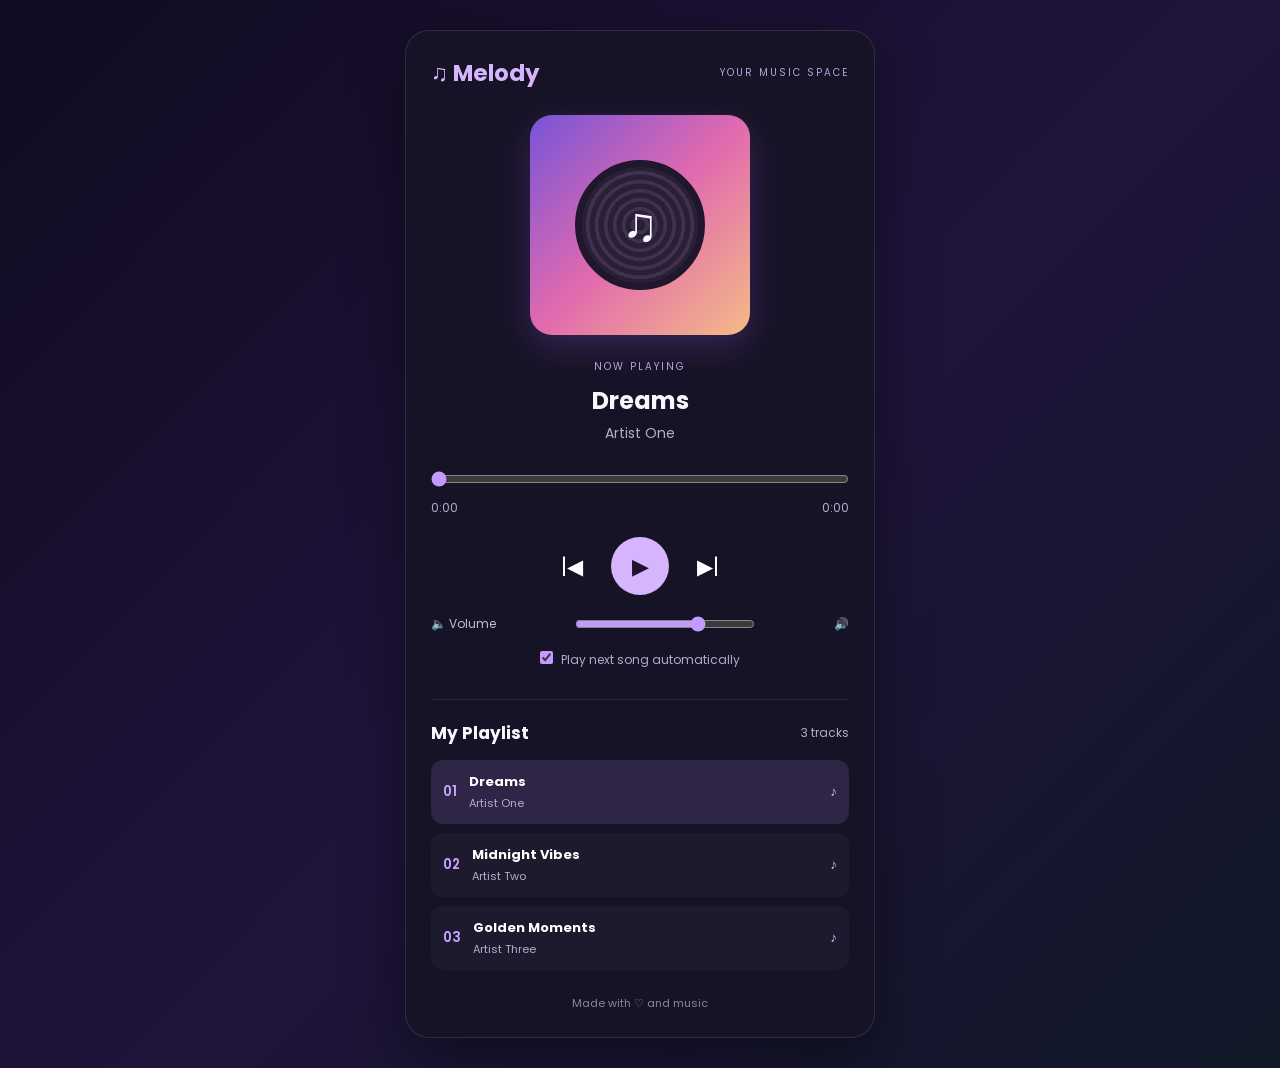
==== commit cfa1f474: "Add files via upload" ====
--- a/index.html
+++ b/index.html
@@ -1,47 +1,66 @@
-```html
 <!DOCTYPE html>
 <html lang="en">
 <head>
-    <meta charset="UTF-8">
-    <meta name="viewport" content="width=device-width, initial-scale=1.0">
-    <title>Calculator</title>
-    <link rel="stylesheet" href="style.css">
+  <meta charset="UTF-8">
+  <meta name="viewport" content="width=device-width, initial-scale=1.0">
+  <title>Melody - Music Player</title>
+  <link rel="stylesheet" href="style.css">
 </head>
 <body>
+  <main class="player">
+    <header class="topbar">
+      <div class="brand">♫ Melody</div>
+      <span class="tag">YOUR MUSIC SPACE</span>
+    </header>
 
-    <div class="calculator">
-        <h1>Calculator</h1>
+    <section class="now-playing">
+      <div class="album-art">
+        <span class="vinyl">♫</span>
+      </div>
 
-        <input type="text" id="display" readonly>
+      <p class="eyebrow">NOW PLAYING</p>
+      <h1 id="songTitle">Dreams</h1>
+      <p class="artist" id="artistName">Artist One</p>
 
-        <div class="buttons">
-            <button class="clear" onclick="clearDisplay()">C</button>
-            <button onclick="deleteLast()">⌫</button>
-            <button onclick="appendValue('%')">%</button>
-            <button class="operator" onclick="appendValue('/')">÷</button>
+      <audio id="audio" preload="metadata"></audio>
 
-            <button onclick="appendValue('7')">7</button>
-            <button onclick="appendValue('8')">8</button>
-            <button onclick="appendValue('9')">9</button>
-            <button class="operator" onclick="appendValue('*')">×</button>
+      <div class="progress-area">
+        <input id="progress" type="range" min="0" max="100" value="0" aria-label="Song progress">
+        <div class="time-row">
+          <span id="currentTime">0:00</span>
+          <span id="duration">0:00</span>
+        </div>
+      </div>
 
-            <button onclick="appendValue('4')">4</button>
-            <button onclick="appendValue('5')">5</button>
-            <button onclick="appendValue('6')">6</button>
-            <button class="operator" onclick="appendValue('-')">−</button>
+      <div class="controls">
+        <button id="prevBtn" aria-label="Previous song">|◀</button>
+        <button id="playBtn" class="play-btn" aria-label="Play">▶</button>
+        <button id="nextBtn" aria-label="Next song">▶|</button>
+      </div>
 
-            <button onclick="appendValue('1')">1</button>
-            <button onclick="appendValue('2')">2</button>
-            <button onclick="appendValue('3')">3</button>
-            <button class="operator" onclick="appendValue('+')">+</button>
+      <div class="volume-row">
+        <span>🔈 Volume</span>
+        <input id="volume" type="range" min="0" max="1" step="0.01" value="0.7" aria-label="Volume">
+        <span>🔊</span>
+      </div>
 
-            <button class="zero" onclick="appendValue('0')">0</button>
-            <button onclick="appendValue('.')">.</button>
-            <button class="equals" onclick="calculate()">=</button>
-        </div>
-    </div>
+      <label class="autoplay">
+        <input type="checkbox" id="autoplay" checked>
+        Play next song automatically
+      </label>
+    </section>
 
-    <script src="script.js"></script>
+    <section class="playlist-section">
+      <div class="playlist-heading">
+        <h2>My Playlist</h2>
+        <span>3 tracks</span>
+      </div>
+      <div id="playlist" class="playlist"></div>
+    </section>
+
+    <footer>Made with ♡ and music</footer>
+  </main>
+
+  <script src="script.js"></script>
 </body>
-</html>
-```+</html>
--- a/style.css
+++ b/style.css
@@ -1,110 +1,258 @@
+@import url('https://fonts.googleapis.com/css2?family=Poppins:wght@400;500;600;700&display=swap');
 
 * {
-    margin: 0;
-    padding: 0;
-    box-sizing: border-box;
+  box-sizing: border-box;
+  margin: 0;
+  padding: 0;
 }
 
 body {
-    font-family: Arial, sans-serif;
-    min-height: 100vh;
-    display: flex;
-    justify-content: center;
-    align-items: center;
-    background: linear-gradient(135deg, #141e30, #243b55);
-}
-
-.calculator {
-    width: 340px;
-    padding: 25px;
-    border-radius: 20px;
-    background: #1e1e1e;
-    box-shadow: 0 15px 35px rgba(0, 0, 0, 0.5);
+  min-height: 100vh;
+  padding: 30px 16px;
+  font-family: 'Poppins', sans-serif;
+  color: #f8f7ff;
+  background: linear-gradient(135deg, #100b20, #20133b, #101827);
+  display: flex;
+  justify-content: center;
+  align-items: center;
+}
+
+.player {
+  width: 100%;
+  max-width: 470px;
+  padding: 25px;
+  border: 1px solid #ffffff1c;
+  border-radius: 24px;
+  background: #171326;
+  box-shadow: 0 20px 60px #0006;
+}
+
+.topbar,
+.playlist-heading,
+.time-row,
+.volume-row {
+  display: flex;
+  align-items: center;
+  justify-content: space-between;
+  gap: 12px;
+}
+
+.brand {
+  font-size: 23px;
+  font-weight: 700;
+  color: #d6b5ff;
+}
+
+.tag,
+.eyebrow {
+  font-size: 10px;
+  letter-spacing: 2px;
+  color: #b5a5d7;
+}
+
+.now-playing {
+  text-align: center;
+  padding-top: 25px;
+}
+
+.album-art {
+  height: 220px;
+  width: 220px;
+  margin: 0 auto 24px;
+  display: grid;
+  place-items: center;
+  border-radius: 22px;
+  background: linear-gradient(135deg, #7754d8, #e16aaf, #f5bb86);
+  box-shadow: 0 12px 35px #a46bff35;
+}
+
+.vinyl {
+  width: 130px;
+  height: 130px;
+  display: grid;
+  place-items: center;
+  border-radius: 50%;
+  font-size: 48px;
+  background: repeating-radial-gradient(circle, #292036 0 5px, #413151 6px 9px);
+  border: 7px solid #20172d;
+  animation: spin 8s linear infinite;
+  animation-play-state: paused;
+}
+
+.player.is-playing .vinyl {
+  animation-play-state: running;
+}
+
+@keyframes spin {
+  to { transform: rotate(360deg); }
+}
+
+.eyebrow {
+  margin-bottom: 8px;
 }
 
 h1 {
-    text-align: center;
-    color: white;
-    margin-bottom: 20px;
-    font-size: 28px;
-}
-
-#display {
-    width: 100%;
-    height: 70px;
-    margin-bottom: 20px;
-    padding: 10px 15px;
-    border: none;
-    border-radius: 12px;
-    background: #f5f5f5;
-    color: #222;
-    font-size: 30px;
-    text-align: right;
-    outline: none;
-}
-
-.buttons {
-    display: grid;
-    grid-template-columns: repeat(4, 1fr);
-    gap: 10px;
+  font-size: 24px;
+  overflow-wrap: anywhere;
+}
+
+.artist {
+  color: #b7abc9;
+  font-size: 14px;
+  margin-top: 5px;
+}
+
+.progress-area {
+  margin-top: 25px;
+}
+
+input[type="range"] {
+  width: 100%;
+  accent-color: #c59aff;
+  cursor: pointer;
+}
+
+.time-row {
+  color: #b7abc9;
+  font-size: 12px;
+  margin-top: 5px;
+}
+
+.controls {
+  display: flex;
+  justify-content: center;
+  align-items: center;
+  gap: 28px;
+  margin: 20px 0;
 }
 
 button {
-    height: 60px;
-    border: none;
-    border-radius: 12px;
-    font-size: 22px;
-    font-weight: bold;
-    cursor: pointer;
-    background: #333;
-    color: white;
-    transition: 0.2s;
-}
-
-button:hover {
-    transform: scale(1.05);
-    background: #444;
-}
-
-button:active {
-    transform: scale(0.95);
-}
-
-.operator {
-    background: #ff9500;
-}
-
-.operator:hover {
-    background: #e68900;
-}
-
-.clear {
-    background: #e74c3c;
-}
-
-.clear:hover {
-    background: #c0392b;
-}
-
-.equals {
-    background: #27ae60;
-}
-
-.equals:hover {
-    background: #219150;
-}
-
-.zero {
-    grid-column: span 2;
+  font-family: inherit;
+  border: none;
+  cursor: pointer;
+  transition: transform 0.2s, background 0.2s;
+}
+
+.controls button {
+  color: white;
+  background: transparent;
+  font-size: 21px;
+}
+
+.controls button:hover {
+  transform: scale(1.12);
+  color: #d6b5ff;
+}
+
+.controls .play-btn {
+  width: 58px;
+  height: 58px;
+  border-radius: 50%;
+  color: #201331;
+  background: #d6b5ff;
+  font-size: 22px;
+}
+
+.volume-row {
+  color: #c5bbd4;
+  font-size: 12px;
+}
+
+.volume-row input {
+  max-width: 180px;
+}
+
+.autoplay {
+  display: block;
+  margin-top: 18px;
+  color: #b7abc9;
+  font-size: 12px;
+  cursor: pointer;
+}
+
+.autoplay input {
+  accent-color: #c59aff;
+  margin-right: 5px;
+}
+
+.playlist-section {
+  margin-top: 30px;
+  border-top: 1px solid #ffffff18;
+  padding-top: 20px;
+}
+
+.playlist-heading h2 {
+  font-size: 17px;
+}
+
+.playlist-heading span {
+  color: #b7abc9;
+  font-size: 12px;
+}
+
+.playlist {
+  display: grid;
+  gap: 9px;
+  margin-top: 14px;
+}
+
+.track {
+  width: 100%;
+  padding: 12px;
+  display: flex;
+  align-items: center;
+  gap: 12px;
+  text-align: left;
+  border-radius: 12px;
+  color: white;
+  background: #ffffff08;
+}
+
+.track:hover,
+.track.active {
+  background: #a77ce52b;
+}
+
+.track-number {
+  color: #c8a6ff;
+  font-weight: 600;
+}
+
+.track-details {
+  flex: 1;
+  min-width: 0;
+}
+
+.track-details strong,
+.track-details small {
+  display: block;
+  overflow: hidden;
+  text-overflow: ellipsis;
+  white-space: nowrap;
+}
+
+.track-details strong {
+  font-size: 13px;
+}
+
+.track-details small {
+  color: #b7abc9;
+  margin-top: 3px;
+}
+
+.track-status {
+  color: #d6b5ff;
+}
+
+footer {
+  margin-top: 25px;
+  text-align: center;
+  font-size: 11px;
+  color: #8e829f;
 }
 
 @media (max-width: 400px) {
-    .calculator {
-        width: 90%;
-        padding: 20px;
-    }
-
-    button {
-        height: 55px;
-    }
-}
+  .player { padding: 18px; }
+  .album-art { width: 190px; height: 190px; }
+  .tag { font-size: 8px; }
+}
